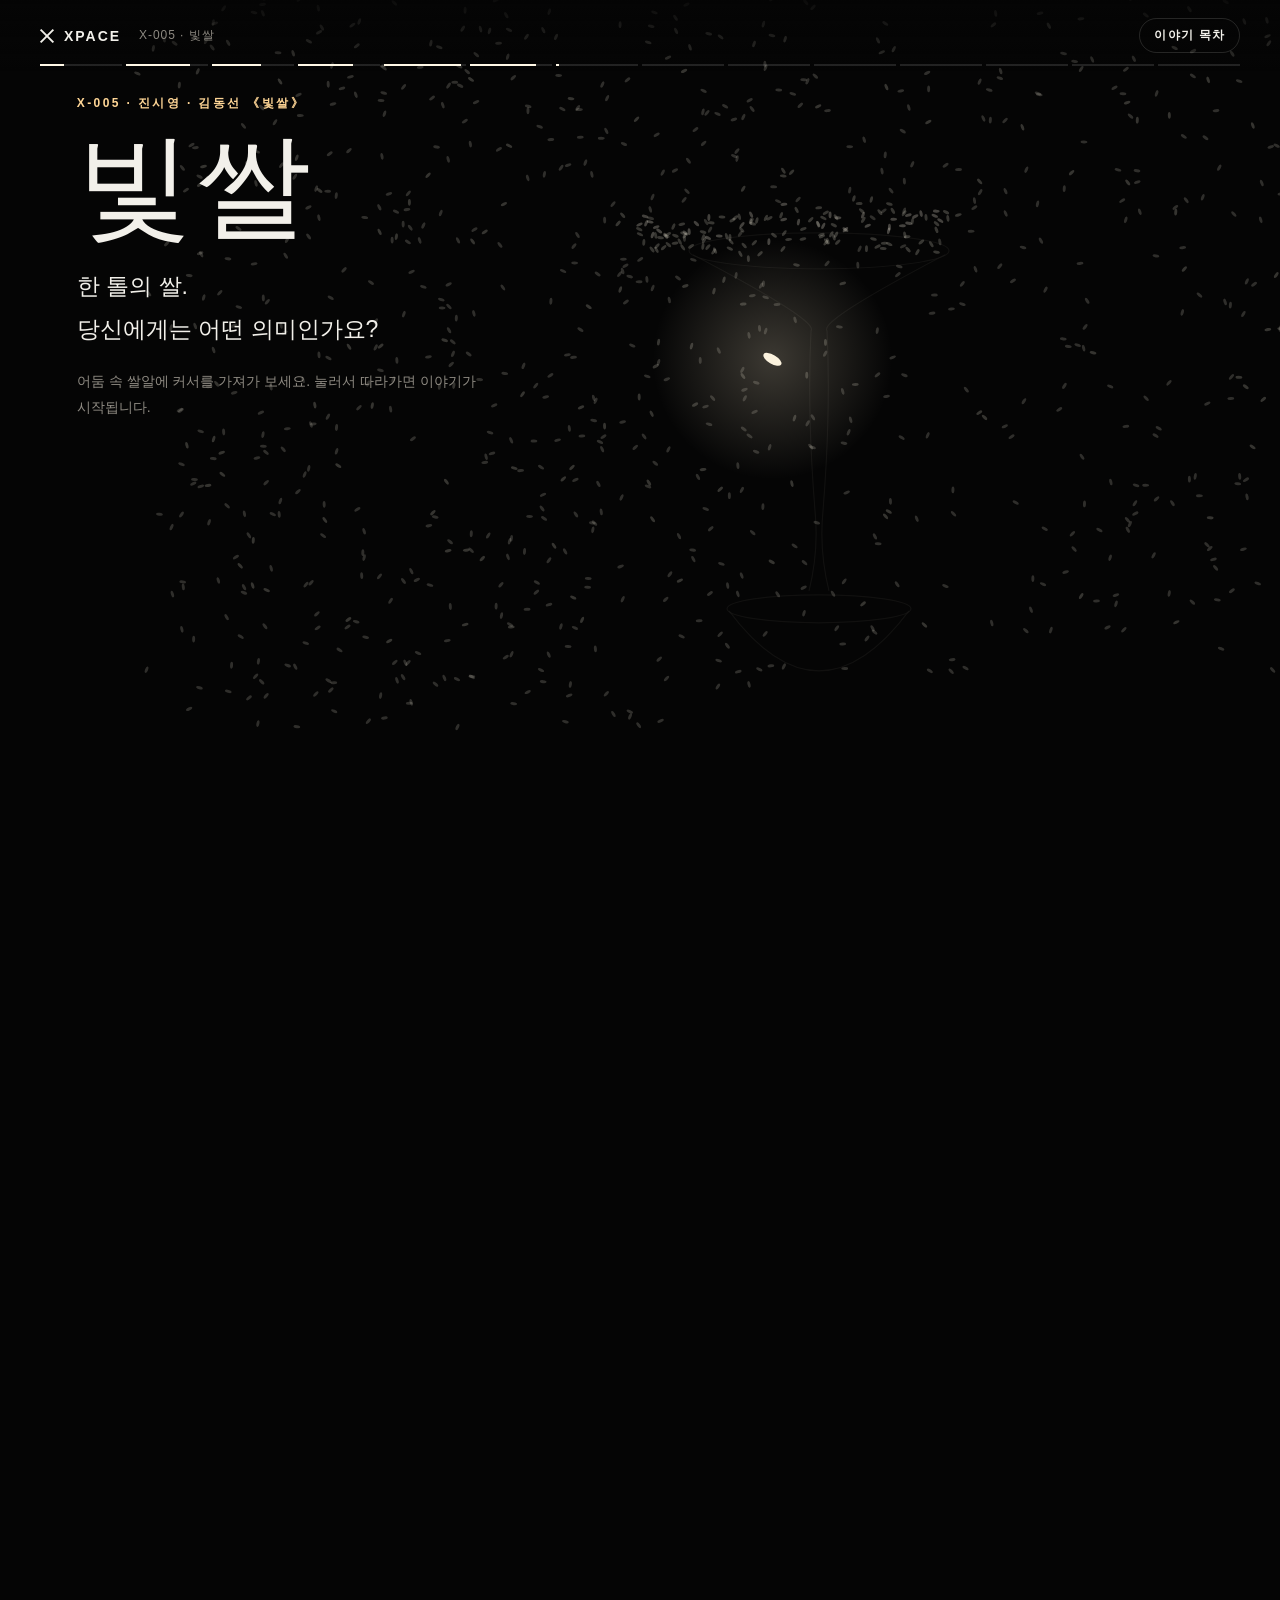
==== bitssal.html @ 742c7b08 "Add files via upload" ====
<!doctype html>
<html lang="ko">
<head>
  <meta charset="utf-8" />
  <meta name="viewport" content="width=device-width, initial-scale=1" />
  <title>X-005 · 빛쌀 — 80년의 기억 | XPACE</title>
  <meta name="description" content="한 톨의 쌀을 따라 1946년 대구10월사건과 1950년 경산 코발트광산 사건을 걷는 인터랙티브 전시. 진시영 · 김동선 《빛쌀》." />
  <link rel="stylesheet" href="https://cdn.jsdelivr.net/gh/orioncactus/pretendard@v1.3.9/dist/web/static/pretendard.min.css" />
  <link rel="stylesheet" href="css/bitssal.css?v=2" />
</head>
<body>
  <header class="bs-top">
    <a class="bs-logo" href="./"><span class="x"></span>XPACE</a>
    <span class="bs-title">X-005 · 빛쌀</span>
    <button class="bs-menu-btn" aria-expanded="false" aria-controls="bs-menu">이야기 목차</button>
  </header>
  <nav id="bs-menu" class="bs-menu" hidden aria-label="장면 목차"></nav>
  <div class="bs-progress" aria-hidden="true"></div>

  <canvas id="stage" aria-hidden="true"></canvas>
  <svg id="glass" class="glass" viewBox="0 0 300 520" aria-hidden="true">
    <ellipse cx="150" cy="40" rx="130" ry="18" />
    <path d="M24 44 Q150 110 142 120 Q138 200 146 300 Q150 340 140 380" />
    <path d="M276 44 Q150 110 158 120 Q162 200 154 300 Q150 340 160 380" />
    <path d="M60 400 Q150 520 240 400" />
    <ellipse cx="150" cy="398" rx="92" ry="14" />
  </svg>
  <div id="hud" aria-hidden="true">
    <div class="hud-clock"></div>
    <div class="hud-count"></div>
    <div class="hud-year"></div>
    <div class="hud-depth"></div>
    <div class="hud-tip"></div>
  </div>
  <div id="labels" aria-hidden="true"></div>

  <main id="story"></main>

  <div class="bs-loader"><span></span></div>
  <script type="module" src="js/bitssal.js?v=2"></script>
</body>
</html>
---- css/bitssal.css ----
:root { --bg: #050505; --fg: #f2f0ea; --muted: #8e8a82; --rice: #fff8e6; --red: #c8382f; --warm: #ffd696; --line: rgba(242,240,234,.14); --ease: cubic-bezier(.2,.7,.1,1); }
* { box-sizing: border-box; margin: 0; padding: 0; }
html { background: var(--bg); color: var(--fg); font-family: 'Pretendard', -apple-system, 'Apple SD Gothic Neo', sans-serif; -webkit-font-smoothing: antialiased; }
body { overflow-x: hidden; }
a { color: inherit; text-decoration: none; }
button { font: inherit; color: inherit; background: none; border: 0; cursor: pointer; }

#stage { position: fixed; inset: 0; width: 100%; height: 100%; z-index: 0; }
.glass { position: fixed; z-index: 1; left: 64%; top: 50%; width: min(30vw, 300px); transform: translate(-50%, -46%); fill: none; stroke: rgba(255,248,230,.55); stroke-width: 1.2; pointer-events: none; opacity: 0; transition: opacity .6s; }
#labels { position: fixed; inset: 0; z-index: 2; pointer-events: none; }
.lab { position: absolute; left: 0; top: 0; padding: 6px 12px; border-radius: 999px; font-size: 12px; font-weight: 600; letter-spacing: .02em; white-space: nowrap; background: rgba(5,5,5,.72); border: 1px solid var(--line); opacity: 0; transition: opacity .4s, border-color .2s; }
.lab.node { border-color: rgba(255,248,230,.45); }
.lab.node:hover, .lab.year:hover { border-color: var(--rice); background: rgba(5,5,5,.95); }
.lab.region { font-size: 13px; }
.lab.year { font-variant-numeric: tabular-nums; }

#story { position: relative; z-index: 3; pointer-events: none; }
.scene { position: relative; }
.card { position: absolute; left: clamp(16px, 6vw, 90px); width: min(34vw, 460px); transform: translateY(24px); opacity: 0; transition: opacity .7s var(--ease), transform .7s var(--ease); pointer-events: auto; }
.card.in { opacity: 1; transform: none; }
.card h1 { font-size: clamp(64px, 9vw, 132px); font-weight: 200; letter-spacing: .04em; line-height: 1; margin: 14px 0 22px; }
.card h2 { font-size: clamp(30px, 3.6vw, 48px); font-weight: 800; letter-spacing: -.02em; line-height: 1.2; margin: 10px 0 18px; word-break: keep-all; }
.card h2.big { font-size: clamp(40px, 5.5vw, 76px); }
.card p { font-size: clamp(16px, 1.25vw, 19px); line-height: 1.85; color: #dcd9d1; word-break: keep-all; margin-bottom: .8em; }
.card .lead { font-size: clamp(20px, 1.8vw, 26px); color: var(--fg); }
.card .kicker, .card .chap { font-size: 12px; font-weight: 700; letter-spacing: .2em; color: var(--warm); margin-bottom: 0; }
.card .chap { color: var(--red); }
.card .hint { font-size: 14px; color: var(--muted); }
.card .note { font-size: 13px; color: var(--muted); line-height: 1.6; }
.card .center { text-align: center; }
.card .legend { display: inline-flex; align-items: center; gap: 8px; padding: 6px 12px; border: 1px solid var(--line); border-radius: 999px; font-size: 13px; color: var(--muted); }
.card .legend i { width: 9px; height: 4px; border-radius: 50%; background: var(--rice); display: inline-block; }
.card .legend b { color: var(--rice); font-size: 16px; }
.card blockquote { font-size: clamp(20px, 1.8vw, 26px); line-height: 1.7; font-weight: 600; color: var(--rice); word-break: keep-all; margin-bottom: 12px; }
.card .big-quote { font-size: clamp(30px, 3.4vw, 48px); font-weight: 200; letter-spacing: .04em; color: var(--rice); }
.card .warn { color: var(--red); font-weight: 700; }

.rec { padding: 22px 24px; background: rgba(12,11,9,.88); border: 1px solid var(--line); border-left: 3px solid var(--rice); border-radius: 6px; backdrop-filter: blur(6px); }
.rec.red { border-left-color: var(--red); }
.rec h3 { font-size: 19px; margin-bottom: 10px; word-break: keep-all; }
.rec .rec-label { font-size: 11px; letter-spacing: .2em; color: var(--muted); font-weight: 700; margin-bottom: 4px; }
.rec p { font-size: 16px; }
.rec .src { font-size: 12px; color: var(--muted); margin: 10px 0 0; }
.rec .quiet { font-size: 14px; color: var(--muted); }
.reveal-rec .blur { filter: blur(6px); opacity: .6; transition: filter .9s, opacity .9s; user-select: none; }
.reveal-rec.open .blur { filter: none; opacity: 1; user-select: auto; }
.rv-btn, .fix-btn { margin-top: 6px; padding: 9px 16px; border-radius: 999px; border: 1px solid rgba(255,248,230,.5); font-size: 13px; font-weight: 700; }
.rv-btn:hover, .fix-btn:hover, .rv-btn:focus-visible, .fix-btn:focus-visible { background: var(--rice); color: #050505; }
.correct .wrong { text-decoration: none; transition: color .5s; }
.correct.fixed .wrong { text-decoration: line-through; text-decoration-color: var(--red); text-decoration-thickness: 2px; color: var(--muted); }
.fix-note { color: var(--red) !important; font-weight: 700; font-size: 15px !important; }
.choice { padding: 24px; background: rgba(0,0,0,.9); border: 1px solid rgba(200,56,47,.5); border-radius: 8px; }
.ch-btns { display: flex; flex-wrap: wrap; gap: 8px; margin-top: 8px; }
.ch-btns button { padding: 11px 16px; border-radius: 999px; border: 1px solid rgba(255,255,255,.3); font-size: 14px; }
.ch-btns button:hover, .ch-btns button:focus-visible { background: #fff; color: #000; }
.ch-sum { margin-top: 14px; padding-top: 14px; border-top: 1px solid var(--line); }
.mem { padding: 24px; background: rgba(12,11,9,.9); border: 1px solid rgba(255,248,230,.3); border-radius: 10px; }
.mem h3 { font-size: 20px; margin-bottom: 8px; }
.mem textarea { width: 100%; margin-top: 6px; resize: none; padding: 12px 14px; border-radius: 8px; border: 1px solid rgba(255,248,230,.35); background: #0b0a08; color: var(--fg); font: inherit; font-size: 16px; line-height: 1.6; }
.mem textarea:focus { outline: none; border-color: var(--rice); }
.mem-r { display: flex; align-items: center; gap: 10px; margin: 8px 0 6px; }
.mem-n { margin-right: auto; font-size: 12px; color: var(--muted); }
.mem button { padding: 10px 18px; border-radius: 999px; background: var(--rice); color: #050505; font-weight: 800; font-size: 14px; }
.video { width: min(46vw, 640px); }
.bs-video { position: relative; aspect-ratio: 16 / 9; background: #000; border: 1px solid var(--line); margin: 10px 0; }
.bs-video iframe { position: absolute; inset: 0; width: 100%; height: 100%; border: 0; }

#hud > div { position: fixed; z-index: 4; opacity: 0; transition: opacity .5s; pointer-events: none; }
#hud > div.on { opacity: 1; }
.hud-clock { right: clamp(16px, 4vw, 48px); top: 86px; text-align: right; font-variant-numeric: tabular-nums; }
.hud-clock small { display: block; font-size: 12px; letter-spacing: .2em; color: var(--muted); }
.hud-clock b { display: block; font-size: clamp(30px, 3.4vw, 46px); font-weight: 800; letter-spacing: -.02em; }
.hud-clock span { font-size: 15px; color: var(--warm); }
.hud-clock.red span, .hud-clock.red b { color: var(--red); }
.hud-count { right: clamp(16px, 4vw, 48px); top: 86px; text-align: right; }
.hud-count b { font-size: clamp(34px, 4vw, 56px); font-weight: 800; font-variant-numeric: tabular-nums; }
.hud-count small { display: block; font-size: 13px; color: var(--muted); }
.hud-year { left: 64%; top: 50%; transform: translate(-50%, -50%); }
.hud-year b { font-size: clamp(90px, 16vw, 220px); font-weight: 200; letter-spacing: -.02em; color: rgba(255,248,230,.9); font-variant-numeric: tabular-nums; }
.hud-depth { right: clamp(16px, 4vw, 48px); top: 86px; text-align: right; }
.hud-depth small { display: block; font-size: 12px; letter-spacing: .2em; color: var(--muted); }
.hud-depth b { font-size: 44px; font-weight: 200; }
.hud-tip { left: 0; top: 0; max-width: 270px; padding: 12px 14px; border-radius: 8px; background: rgba(12,11,9,.95); border: 1px solid rgba(255,248,230,.3); }
.hud-tip b { display: block; font-size: 14px; margin-bottom: 4px; }
.hud-tip span { font-size: 13px; line-height: 1.6; color: #cfccc4; }

.bs-top { position: fixed; z-index: 10; inset: 0 0 auto 0; display: flex; align-items: center; gap: 18px; padding: 18px clamp(16px, 4vw, 40px); background: linear-gradient(180deg, rgba(5,5,5,.85), rgba(5,5,5,0)); }
.bs-logo { display: inline-flex; align-items: center; gap: 10px; font-weight: 800; letter-spacing: .14em; font-size: 14px; }
.bs-logo .x { position: relative; width: 14px; height: 14px; }
.bs-logo .x::before, .bs-logo .x::after { content: ''; position: absolute; left: 50%; top: 50%; width: 18px; height: 2px; background: currentColor; }
.bs-logo .x::before { transform: translate(-50%, -50%) rotate(45deg); } .bs-logo .x::after { transform: translate(-50%, -50%) rotate(-45deg); }
.bs-title { font-size: 12px; color: var(--muted); letter-spacing: .08em; }
.bs-menu-btn { margin-left: auto; padding: 8px 14px; border: 1px solid var(--line); border-radius: 999px; font-size: 12px; font-weight: 700; letter-spacing: .1em; }
.bs-menu { position: fixed; z-index: 11; right: clamp(16px, 4vw, 40px); top: 60px; width: min(300px, 86vw); padding: 10px; background: rgba(8,8,7,.97); border: 1px solid var(--line); border-radius: 12px; }
.bs-menu ol { list-style: none; }
.bs-menu a { display: flex; gap: 12px; padding: 9px 10px; border-radius: 8px; font-size: 14px; color: #cfccc4; }
.bs-menu a span { color: var(--red); font-size: 12px; font-weight: 700; min-width: 22px; }
.bs-menu a:hover { background: rgba(255,255,255,.05); color: var(--fg); }
.bs-progress { position: fixed; z-index: 10; left: clamp(16px, 4vw, 40px); right: clamp(16px, 4vw, 40px); top: 58px; display: grid; grid-template-columns: repeat(14, 1fr); gap: 4px; }
.bs-progress button { height: 14px; display: flex; align-items: center; }
.bs-progress button::before { content: ''; position: absolute; }
.bs-progress i { display: block; height: 2px; width: 0; background: var(--rice); transition: width .2s; box-shadow: 0 0 0 0; }
.bs-progress button { position: relative; }
.bs-progress button::after { content: ''; position: absolute; left: 0; right: 0; top: 6px; height: 2px; background: rgba(255,255,255,.12); z-index: -1; }
.bs-progress button.on i { width: 100%; }
.bs-credits { position: relative; z-index: 3; min-height: 80vh; display: grid; place-items: center; padding: 120px clamp(16px, 4vw, 40px); background: linear-gradient(180deg, rgba(5,5,5,0), #050505 30%); }
.bs-credits div { max-width: 720px; }
.bs-credits h3 { font-size: 13px; letter-spacing: .2em; color: var(--muted); margin-bottom: 18px; }
.bs-credits p { font-size: 15px; line-height: 1.8; color: #bdb9b0; margin-bottom: 12px; word-break: keep-all; }
.bs-back { display: inline-block; margin-top: 18px; padding: 12px 20px; border: 1px solid var(--line); border-radius: 999px; font-size: 14px; }
.bs-back:hover { border-color: var(--rice); }
.bs-loader { position: fixed; inset: 0; z-index: 50; display: grid; place-items: center; background: #050505; transition: opacity .8s, visibility .8s; }
.bs-loader span { width: 10px; height: 4px; border-radius: 50%; background: var(--rice); box-shadow: 0 0 20px var(--rice); animation: pulse 1.2s infinite; }
.bs-loader.done { opacity: 0; visibility: hidden; }
@keyframes pulse { 50% { opacity: .3; } }

@media (max-width: 820px) {
  .card { left: 16px; right: 16px; width: auto; }
  .card:not(.rec):not(.choice):not(.mem) { padding: 18px; background: rgba(5,5,5,.78); border-radius: 10px; }
  .video { width: auto; }
  .glass { left: 50%; top: 42%; width: 60vw; }
  .hud-year { left: 50%; top: 42%; }
  .hud-clock, .hud-count, .hud-depth { top: 78px; }
  .bs-title { display: none; }
}

/* 체험 안내 / 버튼 */
.card .try { font-size: 15px; color: var(--rice); padding: 10px 14px; border: 1px dashed rgba(255,248,230,.35); border-radius: 8px; background: rgba(5,5,5,.6); }
.card .try b { color: var(--warm); }
.act-btn { display: inline-block; margin: 4px 10px 10px 0; padding: 12px 20px; border-radius: 999px; background: var(--rice); color: #050505; font-weight: 800; font-size: 15px; transition: transform .15s; }
.act-btn:active { transform: scale(.95); }
/* 사진 / 영상 카드 */
.ph, .vd { width: min(40vw, 560px); }
.ph-btn { display: block; width: 100%; cursor: zoom-in; border: 1px solid var(--line); background: #000; overflow: hidden; }
.ph-btn img { display: block; width: 100%; max-height: 62vh; object-fit: cover; transition: transform 1.2s var(--ease), filter .6s; filter: saturate(.85); }
.ph-btn:hover img { transform: scale(1.04); filter: none; }
figcaption { margin-top: 10px; font-size: 13px; line-height: 1.6; color: var(--muted); word-break: keep-all; }
.bs-video img { position: absolute; inset: 0; width: 100%; height: 100%; object-fit: cover; opacity: .7; }
.vplay { position: absolute; inset: 0; display: flex; flex-direction: column; align-items: center; justify-content: center; gap: 10px; font-size: 14px; font-weight: 700; letter-spacing: .04em; background: radial-gradient(circle, rgba(0,0,0,.2), rgba(0,0,0,.6)); }
.vplay span { display: grid; place-items: center; width: 64px; height: 64px; border-radius: 50%; border: 1px solid rgba(255,248,230,.7); font-size: 20px; padding-left: 4px; transition: background .2s, color .2s; }
.vplay:hover span { background: var(--rice); color: #050505; }
/* 캐러셀 */
.car { width: min(40vw, 560px); }
.car-view { position: relative; aspect-ratio: 4 / 5; max-height: 60vh; width: 100%; background: #000; border: 1px solid var(--line); overflow: hidden; touch-action: pan-y; }
.car-slide { position: absolute; inset: 0; opacity: 0; transition: opacity .7s var(--ease); cursor: zoom-in; }
.car-slide.on { opacity: 1; }
.car-slide img { width: 100%; height: 100%; object-fit: cover; pointer-events: none; user-select: none; -webkit-user-drag: none; }
.car-txt { position: relative; min-height: 64px; margin-top: 12px; }
.car-cap { position: absolute; inset: 0; opacity: 0; transition: opacity .5s; }
.car-cap.on { opacity: 1; position: relative; }
.car-cap b { display: block; font-size: 17px; margin-bottom: 4px; }
.car-cap span { font-size: 14px; color: #cfccc4; line-height: 1.6; }
.car-nav { display: flex; align-items: center; gap: 8px; margin: 6px 0 8px; }
.car-nav button { width: 38px; height: 38px; border-radius: 50%; border: 1px solid var(--line); }
.car-nav button:hover { border-color: var(--rice); }
.car-nav i { width: 22px; height: 2px; background: rgba(255,255,255,.2); cursor: pointer; }
.car-nav i.on { background: var(--rice); }
/* 아카이브 */
.arch { width: min(88vw, 980px); left: 50% !important; transform: translate(-50%, 24px); padding: 28px; background: rgba(8,8,7,.92); border: 1px solid var(--line); border-radius: 12px; }
.arch.in { transform: translate(-50%, 0); }
.arch h3 { font-size: 13px; letter-spacing: .2em; color: var(--muted); margin: 22px 0 10px; }
.arch-doc .bs-video { margin-top: 14px; }
.arch-grid { display: grid; grid-template-columns: repeat(3, 1fr); gap: 8px; }
.arch-grid.ph6 { grid-template-columns: repeat(5, 1fr); }
.arch-v, .arch-p { position: relative; aspect-ratio: 16 / 10; background: #111; border: 1px solid var(--line); overflow: hidden; }
.arch-p { aspect-ratio: 1; cursor: zoom-in; }
.arch-v img, .arch-p img { position: absolute; inset: 0; width: 100%; height: 100%; object-fit: cover; opacity: .75; transition: opacity .3s, transform .6s; }
.arch-v:hover img, .arch-p:hover img { opacity: 1; transform: scale(1.05); }
.arch-v span { position: absolute; left: 10px; bottom: 8px; font-size: 13px; font-weight: 700; text-shadow: 0 1px 6px #000; }
/* 라이트박스 */
.lb { position: fixed; inset: 0; z-index: 60; display: grid; place-items: center; padding: 50px 16px 24px; background: rgba(0,0,0,.94); }
.lb[hidden] { display: none; }
.lb-in { max-width: min(1200px, 100%); text-align: center; }
.lb-in img { max-width: 100%; max-height: 82vh; object-fit: contain; }
.lb-in p { margin-top: 10px; font-size: 13px; color: var(--muted); }
.lb-vid { position: relative; width: min(1100px, 92vw); aspect-ratio: 16 / 9; }
.lb-vid iframe { position: absolute; inset: 0; width: 100%; height: 100%; border: 0; }
.lb-x { position: absolute; top: 14px; right: 18px; width: 44px; height: 44px; font-size: 30px; border-radius: 50%; border: 1px solid var(--line); }
body.lb-open { overflow: hidden; }
body[data-scene="mine"] { cursor: none; }
body[data-scene="mine"] .card, body[data-scene="mine"] .bs-top { cursor: auto; }
body[data-scene="light"] { cursor: crosshair; }
@media (max-width: 820px) {
  .ph, .vd, .car { width: auto; }
  .arch { width: auto; left: 16px !important; right: 16px; transform: translateY(24px); padding: 18px; }
  .arch.in { transform: none; }
  .arch-grid { grid-template-columns: repeat(2, 1fr); }
  .arch-grid.ph6 { grid-template-columns: repeat(3, 1fr); }
  .card.ph, .card.vd, .card.car { padding: 12px !important; }
}
@media (prefers-reduced-motion: reduce) { .card { transition: none; transform: none; } }
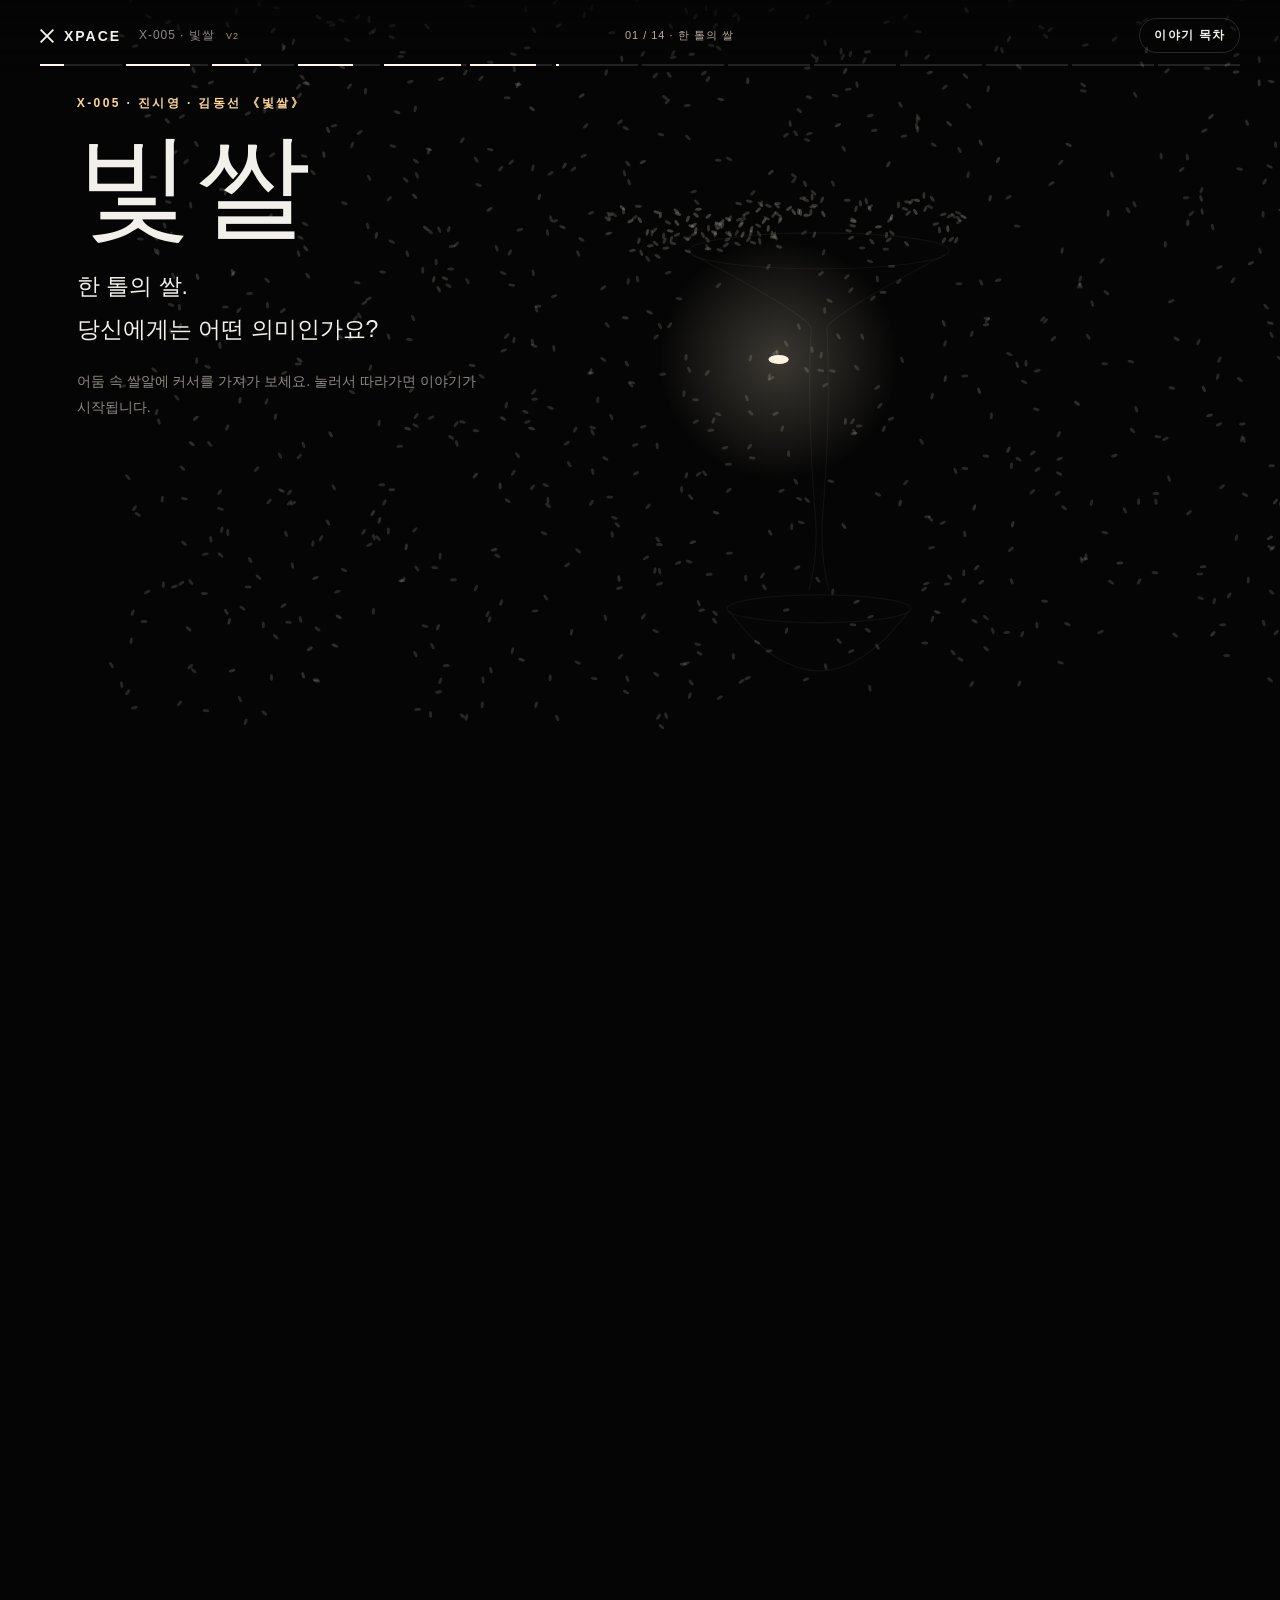
==== commit 9d90eff1: "Add files via upload" ====
--- a/bitssal.html
+++ b/bitssal.html
@@ -6,12 +6,13 @@
   <title>X-005 · 빛쌀 — 80년의 기억 | XPACE</title>
   <meta name="description" content="한 톨의 쌀을 따라 1946년 대구10월사건과 1950년 경산 코발트광산 사건을 걷는 인터랙티브 전시. 진시영 · 김동선 《빛쌀》." />
   <link rel="stylesheet" href="https://cdn.jsdelivr.net/gh/orioncactus/pretendard@v1.3.9/dist/web/static/pretendard.min.css" />
-  <link rel="stylesheet" href="css/bitssal.css?v=2" />
+  <link rel="stylesheet" href="css/bitssal.css?v=3" />
 </head>
 <body>
   <header class="bs-top">
     <a class="bs-logo" href="./"><span class="x"></span>XPACE</a>
-    <span class="bs-title">X-005 · 빛쌀</span>
+    <span class="bs-title">X-005 · 빛쌀 <small>V2</small></span>
+    <span id="bs-scene-status" class="bs-scene-status" aria-live="off">01 / 14 · 한 톨의 쌀</span>
     <button class="bs-menu-btn" aria-expanded="false" aria-controls="bs-menu">이야기 목차</button>
   </header>
   <nav id="bs-menu" class="bs-menu" hidden aria-label="장면 목차"></nav>
@@ -37,6 +38,6 @@
   <main id="story"></main>
 
   <div class="bs-loader"><span></span></div>
-  <script type="module" src="js/bitssal.js?v=2"></script>
+  <script type="module" src="js/bitssal.js?v=3"></script>
 </body>
 </html>
--- a/css/bitssal.css
+++ b/css/bitssal.css
@@ -189,3 +189,19 @@
   .card.ph, .card.vd, .card.car { padding: 12px !important; }
 }
 @media (prefers-reduced-motion: reduce) { .card { transition: none; transform: none; } }
+
+/* X-005 《빛쌀》 V2 — records as optional layers, restrained museum pacing */
+.bs-scene-status { font-size: 11px; letter-spacing: .09em; color: #b7ae9c; white-space: nowrap; margin-left: auto; margin-right: 20px; }
+.bs-title small { color: #bb9b64; letter-spacing: .12em; font-size: 9px; margin-left: 7px; }
+.record-detail { border-top: 1px solid rgba(255,248,230,.16); margin-top: 12px; }
+.record-detail summary { cursor: pointer; display:flex; align-items:center; justify-content:space-between; list-style:none; min-height:44px; padding: 8px 0; color: #e3c99c; font-size: 13px; letter-spacing:.025em; }
+.record-detail summary::-webkit-details-marker { display: none; }
+.record-detail summary:focus-visible { outline: 2px solid #e3c99c; outline-offset: 3px; }
+.record-detail[open] summary span { transform: rotate(45deg); }
+.record-detail summary span { transition: transform .25s ease; font-size: 19px; }
+.record-body { padding: 4px 0 10px; animation: record-enter .3s ease both; }
+.record-body p { line-height: 1.85; }
+.quiet-pause { color: #ede0c2; font-size: clamp(18px, 2vw, 26px); line-height: 2; letter-spacing: .015em; border-left: 1px solid #b68f57; padding: 22px 0 22px 26px; }
+@keyframes record-enter { from {opacity:0;transform:translateY(5px)} to {opacity:1;transform:none} }
+@media (max-width: 820px) { .bs-scene-status {font-size:10px;margin-left:0;margin-right:12px;max-width:38vw;overflow:hidden;text-overflow:ellipsis;} .quiet-pause{font-size:18px} }
+@media (prefers-reduced-motion: reduce) { .record-body {animation:none;} .record-detail summary span {transition:none;} }
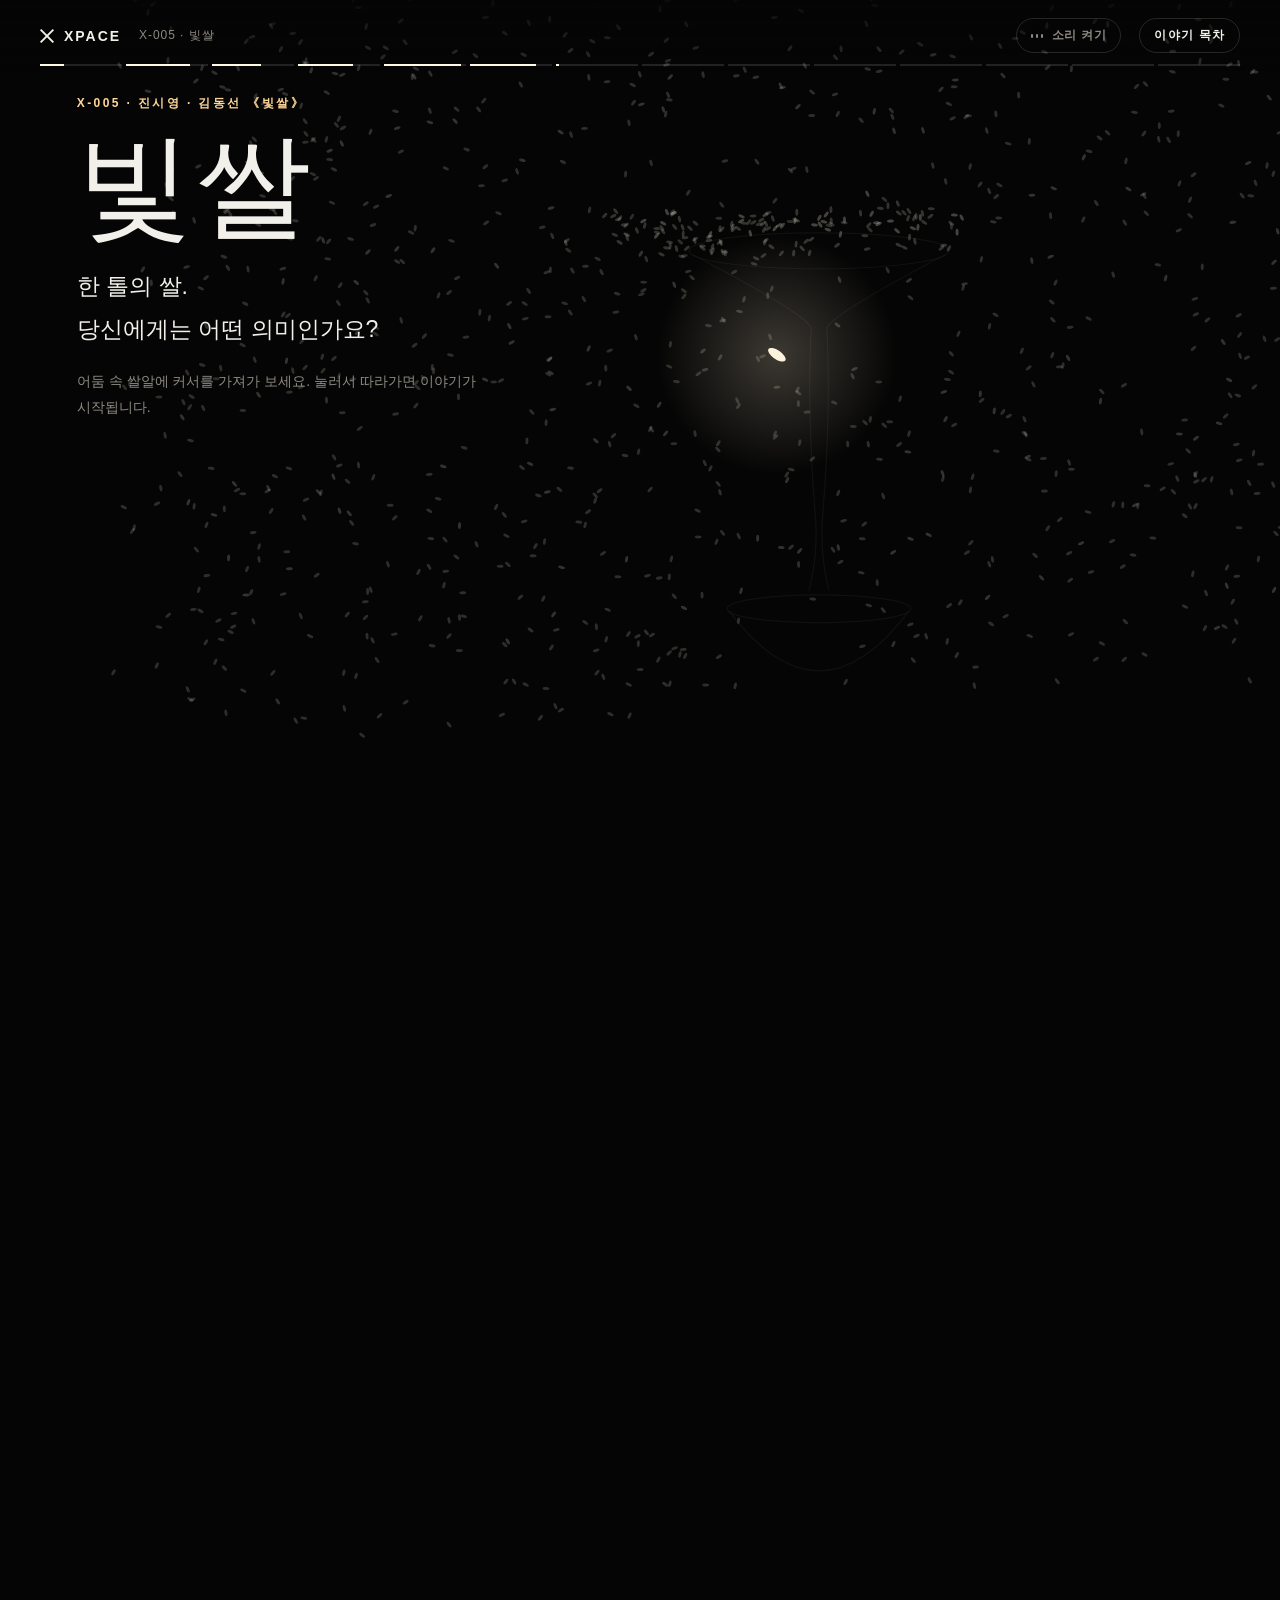
==== commit db2cb8b3: "Add files via upload" ====
--- a/bitssal.html
+++ b/bitssal.html
@@ -11,8 +11,8 @@
 <body>
   <header class="bs-top">
     <a class="bs-logo" href="./"><span class="x"></span>XPACE</a>
-    <span class="bs-title">X-005 · 빛쌀 <small>V2</small></span>
-    <span id="bs-scene-status" class="bs-scene-status" aria-live="off">01 / 14 · 한 톨의 쌀</span>
+    <span class="bs-title">X-005 · 빛쌀</span>
+    <button class="bs-snd" aria-pressed="false" title="배경 사운드"><i></i><i></i><i></i><span>소리 켜기</span></button>
     <button class="bs-menu-btn" aria-expanded="false" aria-controls="bs-menu">이야기 목차</button>
   </header>
   <nav id="bs-menu" class="bs-menu" hidden aria-label="장면 목차"></nav>
--- a/css/bitssal.css
+++ b/css/bitssal.css
@@ -90,7 +90,14 @@
 .bs-logo .x::before, .bs-logo .x::after { content: ''; position: absolute; left: 50%; top: 50%; width: 18px; height: 2px; background: currentColor; }
 .bs-logo .x::before { transform: translate(-50%, -50%) rotate(45deg); } .bs-logo .x::after { transform: translate(-50%, -50%) rotate(-45deg); }
 .bs-title { font-size: 12px; color: var(--muted); letter-spacing: .08em; }
-.bs-menu-btn { margin-left: auto; padding: 8px 14px; border: 1px solid var(--line); border-radius: 999px; font-size: 12px; font-weight: 700; letter-spacing: .1em; }
+.bs-snd { margin-left: auto; display: inline-flex; align-items: center; gap: 3px; padding: 8px 14px; border: 1px solid var(--line); border-radius: 999px; font-size: 12px; font-weight: 700; letter-spacing: .06em; color: var(--muted); }
+.bs-snd span { margin-left: 6px; }
+.bs-snd i { width: 2px; height: 4px; background: currentColor; border-radius: 1px; }
+.bs-snd.on { color: var(--rice); border-color: rgba(255,248,230,.45); }
+.bs-snd.on i { animation: eq 1.1s ease-in-out infinite; }
+.bs-snd.on i:nth-child(2) { animation-delay: .25s; } .bs-snd.on i:nth-child(3) { animation-delay: .5s; }
+@keyframes eq { 50% { height: 12px; } }
+.bs-menu-btn { padding: 8px 14px; border: 1px solid var(--line); border-radius: 999px; font-size: 12px; font-weight: 700; letter-spacing: .1em; }
 .bs-menu { position: fixed; z-index: 11; right: clamp(16px, 4vw, 40px); top: 60px; width: min(300px, 86vw); padding: 10px; background: rgba(8,8,7,.97); border: 1px solid var(--line); border-radius: 12px; }
 .bs-menu ol { list-style: none; }
 .bs-menu a { display: flex; gap: 12px; padding: 9px 10px; border-radius: 8px; font-size: 14px; color: #cfccc4; }
@@ -189,19 +196,3 @@
   .card.ph, .card.vd, .card.car { padding: 12px !important; }
 }
 @media (prefers-reduced-motion: reduce) { .card { transition: none; transform: none; } }
-
-/* X-005 《빛쌀》 V2 — records as optional layers, restrained museum pacing */
-.bs-scene-status { font-size: 11px; letter-spacing: .09em; color: #b7ae9c; white-space: nowrap; margin-left: auto; margin-right: 20px; }
-.bs-title small { color: #bb9b64; letter-spacing: .12em; font-size: 9px; margin-left: 7px; }
-.record-detail { border-top: 1px solid rgba(255,248,230,.16); margin-top: 12px; }
-.record-detail summary { cursor: pointer; display:flex; align-items:center; justify-content:space-between; list-style:none; min-height:44px; padding: 8px 0; color: #e3c99c; font-size: 13px; letter-spacing:.025em; }
-.record-detail summary::-webkit-details-marker { display: none; }
-.record-detail summary:focus-visible { outline: 2px solid #e3c99c; outline-offset: 3px; }
-.record-detail[open] summary span { transform: rotate(45deg); }
-.record-detail summary span { transition: transform .25s ease; font-size: 19px; }
-.record-body { padding: 4px 0 10px; animation: record-enter .3s ease both; }
-.record-body p { line-height: 1.85; }
-.quiet-pause { color: #ede0c2; font-size: clamp(18px, 2vw, 26px); line-height: 2; letter-spacing: .015em; border-left: 1px solid #b68f57; padding: 22px 0 22px 26px; }
-@keyframes record-enter { from {opacity:0;transform:translateY(5px)} to {opacity:1;transform:none} }
-@media (max-width: 820px) { .bs-scene-status {font-size:10px;margin-left:0;margin-right:12px;max-width:38vw;overflow:hidden;text-overflow:ellipsis;} .quiet-pause{font-size:18px} }
-@media (prefers-reduced-motion: reduce) { .record-body {animation:none;} .record-detail summary span {transition:none;} }
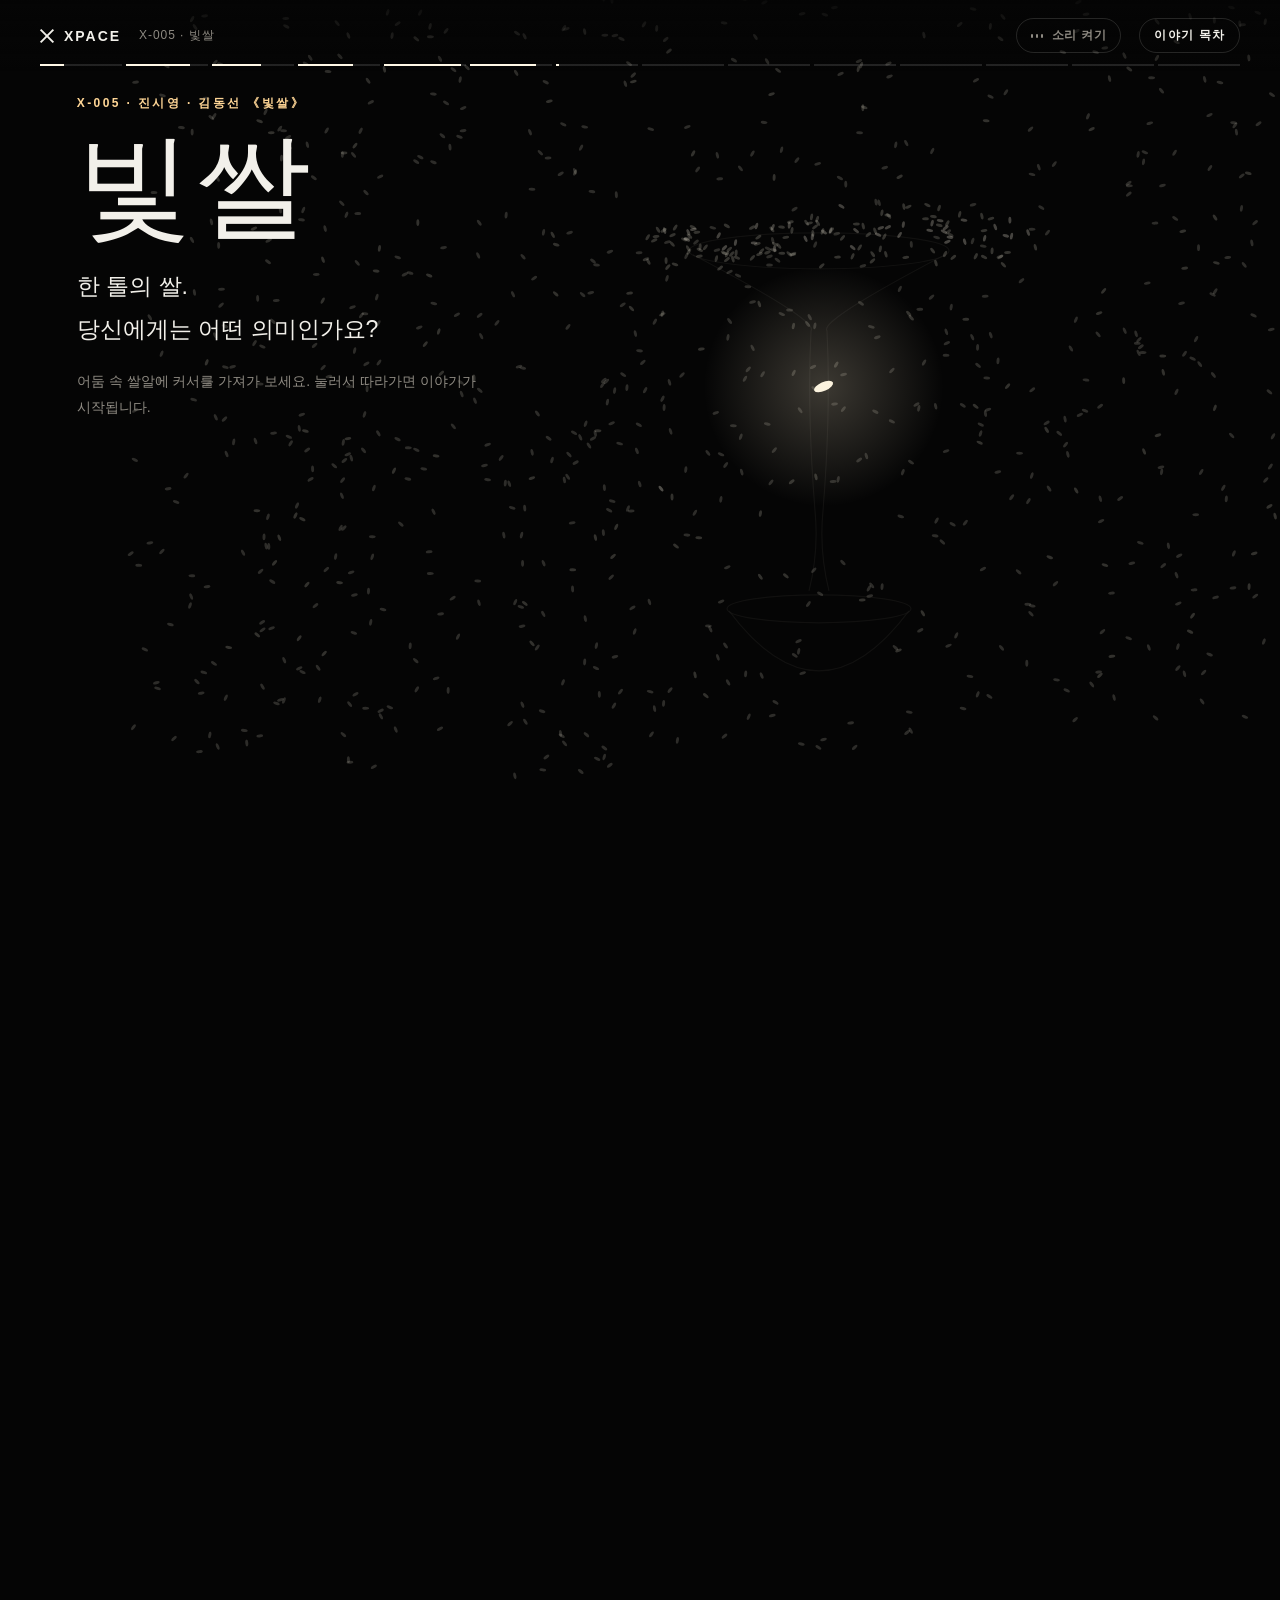
==== commit f6695eb9: "Add files via upload" ====
--- a/bitssal.html
+++ b/bitssal.html
@@ -38,6 +38,6 @@
   <main id="story"></main>
 
   <div class="bs-loader"><span></span></div>
-  <script type="module" src="js/bitssal.js?v=3"></script>
+  <script type="module" src="js/bitssal.js?v=4"></script>
 </body>
 </html>
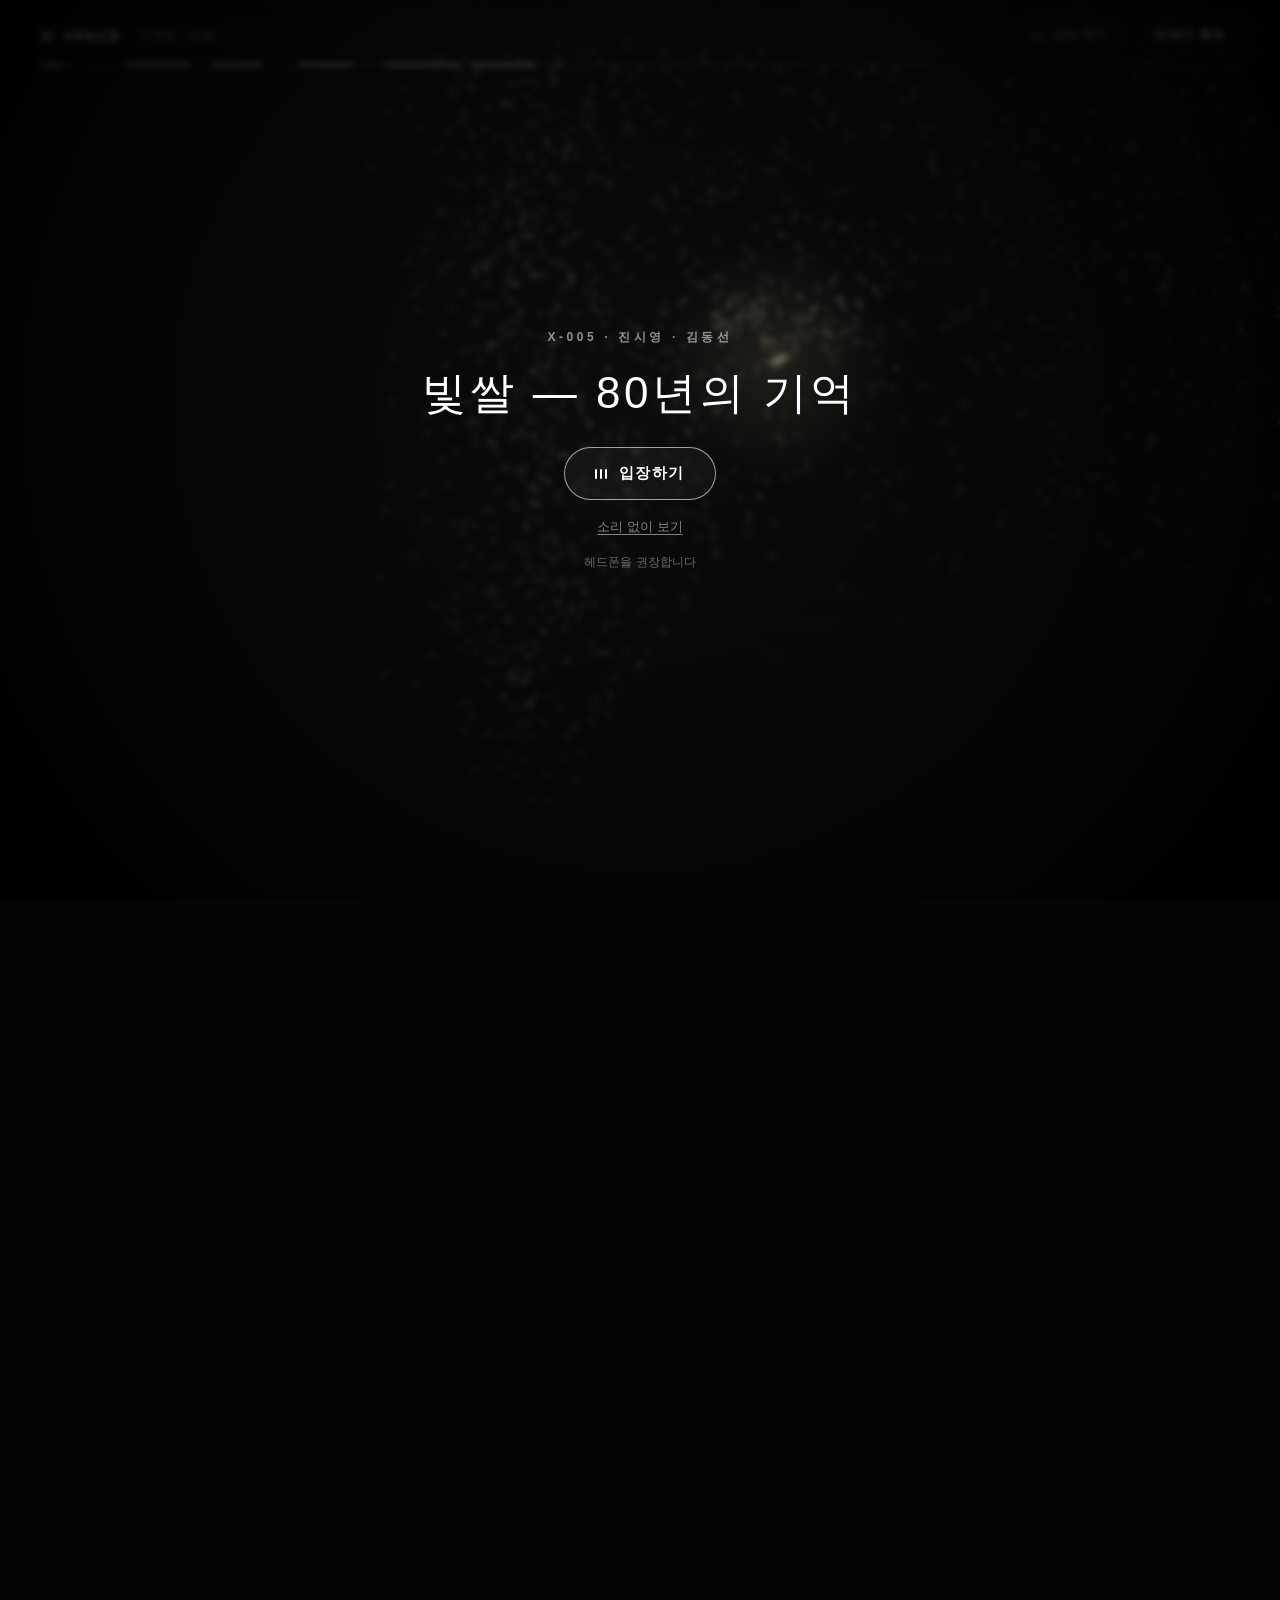
==== commit 9ca489a8: "Add files via upload" ====
--- a/bitssal.html
+++ b/bitssal.html
@@ -6,7 +6,7 @@
   <title>X-005 · 빛쌀 — 80년의 기억 | XPACE</title>
   <meta name="description" content="한 톨의 쌀을 따라 1946년 대구10월사건과 1950년 경산 코발트광산 사건을 걷는 인터랙티브 전시. 진시영 · 김동선 《빛쌀》." />
   <link rel="stylesheet" href="https://cdn.jsdelivr.net/gh/orioncactus/pretendard@v1.3.9/dist/web/static/pretendard.min.css" />
-  <link rel="stylesheet" href="css/bitssal.css?v=3" />
+  <link rel="stylesheet" href="css/bitssal.css?v=4" />
 </head>
 <body>
   <header class="bs-top">
@@ -38,6 +38,6 @@
   <main id="story"></main>
 
   <div class="bs-loader"><span></span></div>
-  <script type="module" src="js/bitssal.js?v=4"></script>
+  <script type="module" src="js/bitssal.js?v=5"></script>
 </body>
 </html>
--- a/css/bitssal.css
+++ b/css/bitssal.css
@@ -196,3 +196,18 @@
   .card.ph, .card.vd, .card.car { padding: 12px !important; }
 }
 @media (prefers-reduced-motion: reduce) { .card { transition: none; transform: none; } }
+
+/* 소리와 함께 입장 */
+.snd-gate { position: fixed; inset: 0; z-index: 70; display: grid; place-items: center; background: radial-gradient(circle at 50% 45%, rgba(20,18,14,.55), rgba(0,0,0,.88)); backdrop-filter: blur(3px); transition: opacity .9s, visibility .9s; text-align: center; padding: 24px; cursor: pointer; }
+.snd-gate.out { opacity: 0; visibility: hidden; }
+.snd-gate .g-in { display: grid; justify-items: center; gap: 18px; }
+.snd-gate .g-k { font-size: 12px; letter-spacing: .3em; color: rgba(255,255,255,.55); font-weight: 700; }
+.snd-gate .g-t { font-size: clamp(28px, 4vw, 44px); font-weight: 200; letter-spacing: .08em; color: #fff; }
+.snd-gate .g-b { margin-top: 6px; display: inline-flex; align-items: center; gap: 12px; padding: 16px 30px; border-radius: 999px; border: 1px solid rgba(255,255,255,.6); font-size: 15px; font-weight: 700; letter-spacing: .1em; color: #fff; background: rgba(255,255,255,.04); transition: background .25s, color .25s; }
+.snd-gate .g-b:hover, .snd-gate .g-b:focus-visible { background: #fff; color: #000; }
+.snd-gate .g-b i { display: inline-flex; gap: 3px; align-items: center; }
+.snd-gate .g-b i b { width: 2px; height: 10px; background: currentColor; border-radius: 1px; animation: g-eq 1.1s ease-in-out infinite; }
+.snd-gate .g-b i b:nth-child(2) { animation-delay: .25s; } .snd-gate .g-b i b:nth-child(3) { animation-delay: .5s; }
+.snd-gate .g-s { font-size: 13px; color: rgba(255,255,255,.5); text-decoration: underline; text-underline-offset: 3px; background: none; border: 0; cursor: pointer; }
+.snd-gate .g-n { font-size: 12px; color: rgba(255,255,255,.4); }
+@keyframes g-eq { 50% { height: 3px; } }
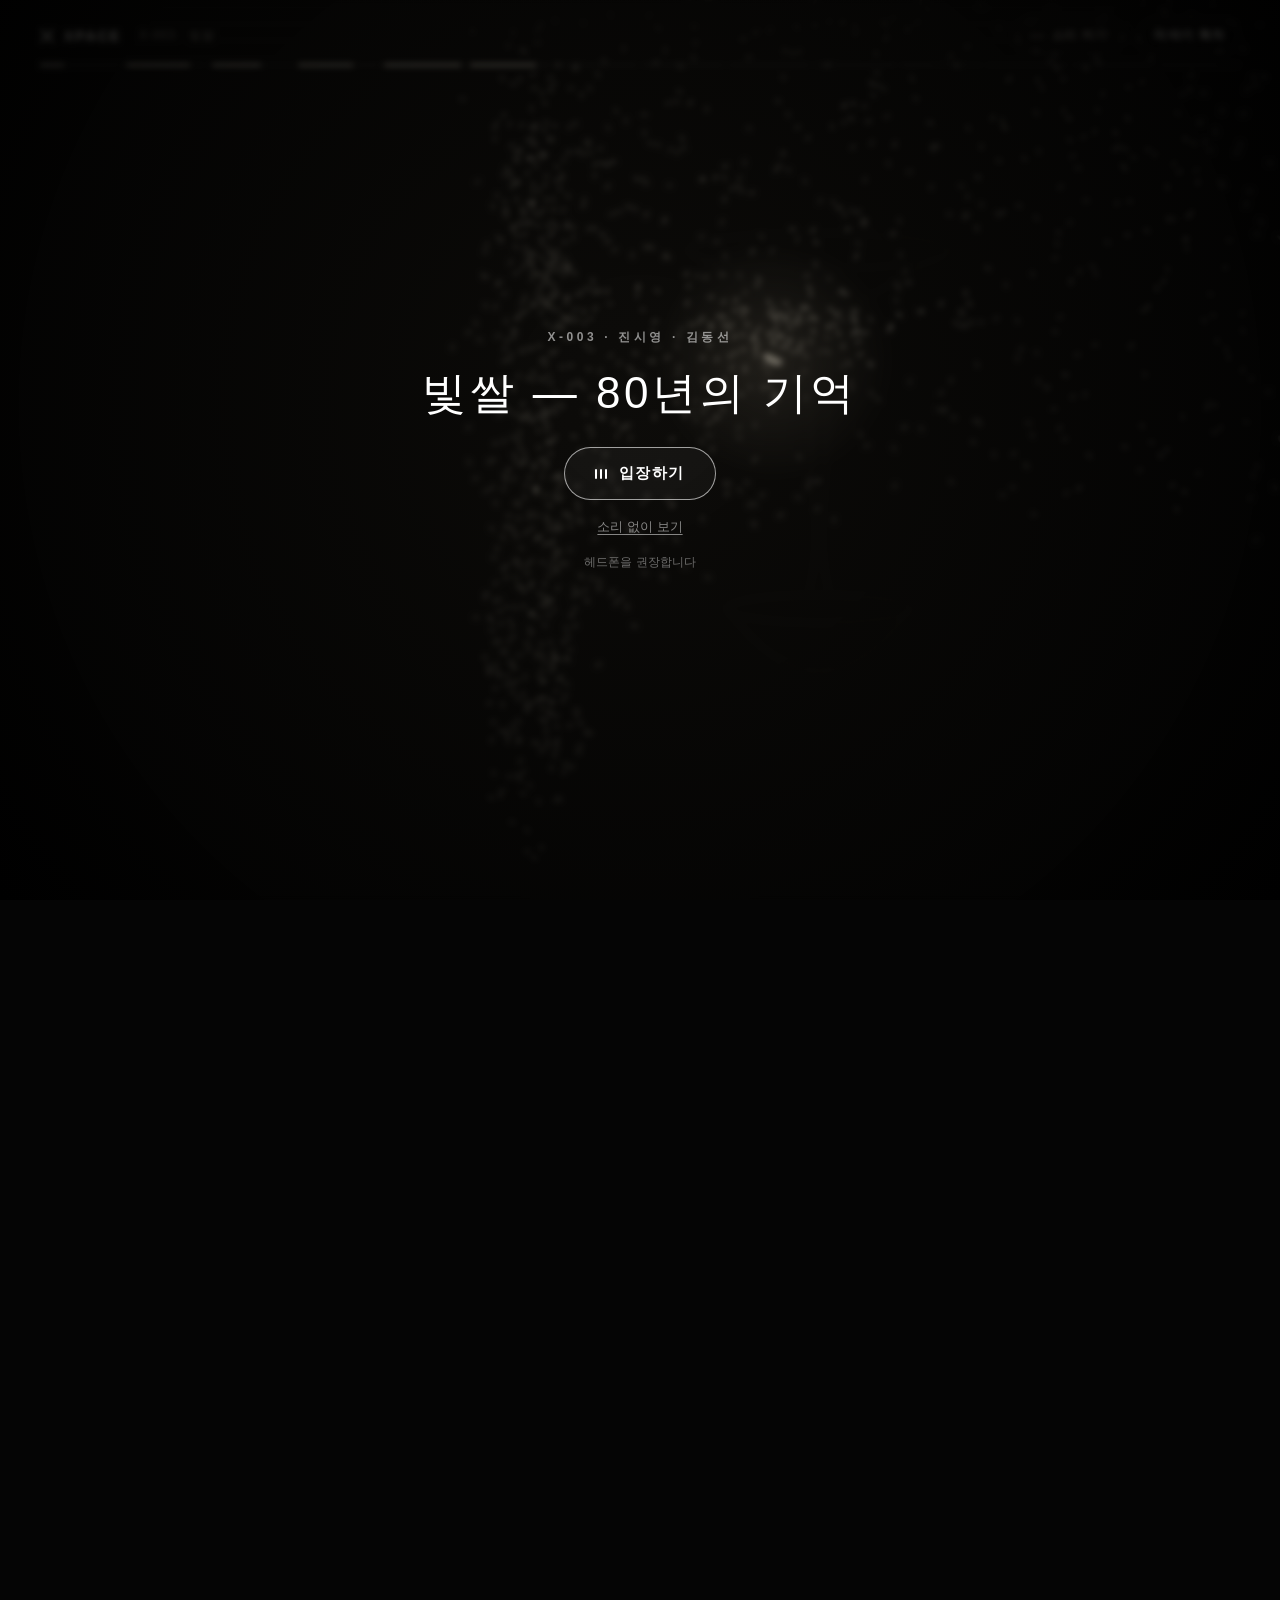
==== commit f412b6fb: "Add files via upload" ====
--- a/bitssal.html
+++ b/bitssal.html
@@ -3,7 +3,7 @@
 <head>
   <meta charset="utf-8" />
   <meta name="viewport" content="width=device-width, initial-scale=1" />
-  <title>X-005 · 빛쌀 — 80년의 기억 | XPACE</title>
+  <title>X-003 · 빛쌀 — 80년의 기억 | XPACE</title>
   <meta name="description" content="한 톨의 쌀을 따라 1946년 대구10월사건과 1950년 경산 코발트광산 사건을 걷는 인터랙티브 전시. 진시영 · 김동선 《빛쌀》." />
   <link rel="stylesheet" href="https://cdn.jsdelivr.net/gh/orioncactus/pretendard@v1.3.9/dist/web/static/pretendard.min.css" />
   <link rel="stylesheet" href="css/bitssal.css?v=4" />
@@ -11,7 +11,7 @@
 <body>
   <header class="bs-top">
     <a class="bs-logo" href="./"><span class="x"></span>XPACE</a>
-    <span class="bs-title">X-005 · 빛쌀</span>
+    <span class="bs-title">X-003 · 빛쌀</span>
     <button class="bs-snd" aria-pressed="false" title="배경 사운드"><i></i><i></i><i></i><span>소리 켜기</span></button>
     <button class="bs-menu-btn" aria-expanded="false" aria-controls="bs-menu">이야기 목차</button>
   </header>
@@ -38,6 +38,6 @@
   <main id="story"></main>
 
   <div class="bs-loader"><span></span></div>
-  <script type="module" src="js/bitssal.js?v=5"></script>
+  <script type="module" src="js/bitssal.js?v=6"></script>
 </body>
 </html>
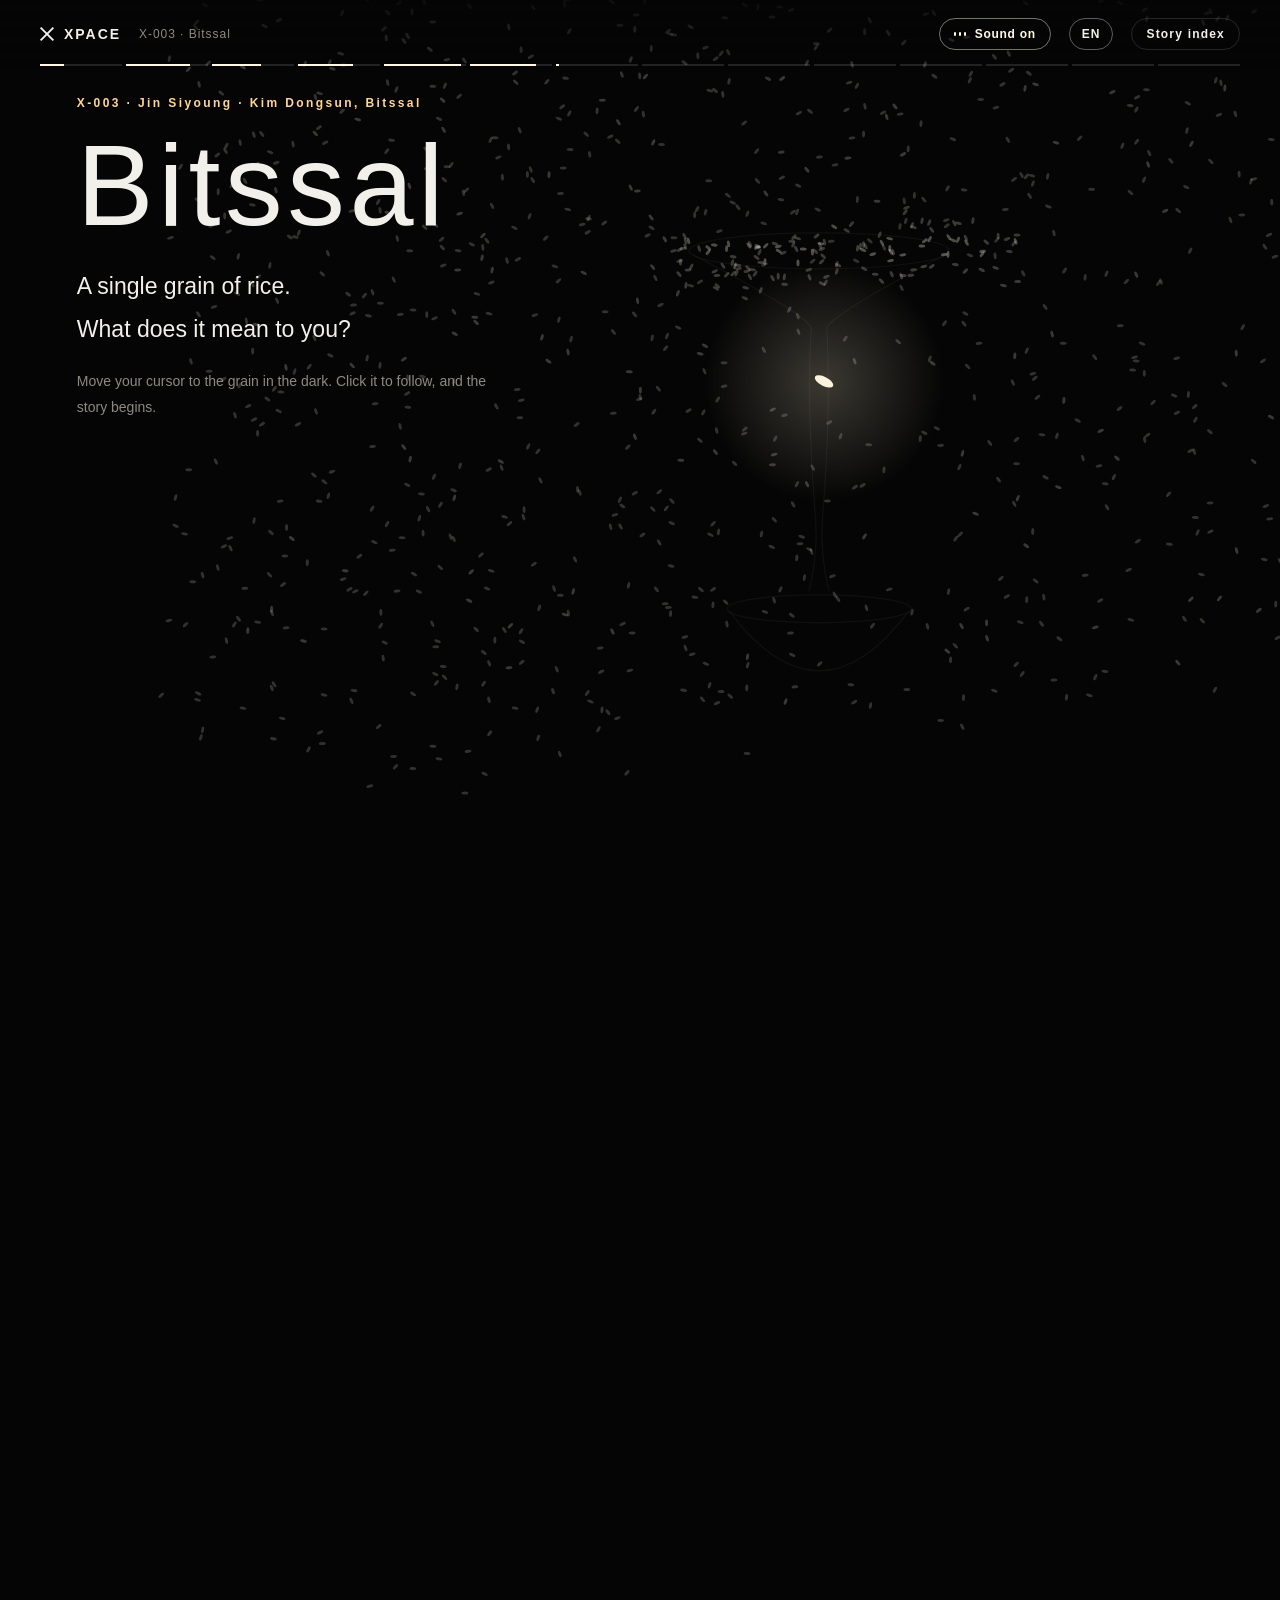
==== commit f4a75ef4: "Add files via upload" ====
--- a/bitssal.html
+++ b/bitssal.html
@@ -6,7 +6,7 @@
   <title>X-003 · 빛쌀 — 80년의 기억 | XPACE</title>
   <meta name="description" content="한 톨의 쌀을 따라 1946년 대구10월사건과 1950년 경산 코발트광산 사건을 걷는 인터랙티브 전시. 진시영 · 김동선 《빛쌀》." />
   <link rel="stylesheet" href="https://cdn.jsdelivr.net/gh/orioncactus/pretendard@v1.3.9/dist/web/static/pretendard.min.css" />
-  <link rel="stylesheet" href="css/bitssal.css?v=4" />
+  <link rel="stylesheet" href="css/bitssal.css?v=5" />
 </head>
 <body>
   <header class="bs-top">
@@ -38,6 +38,6 @@
   <main id="story"></main>
 
   <div class="bs-loader"><span></span></div>
-  <script type="module" src="js/bitssal.js?v=6"></script>
+  <script type="module" src="js/bitssal.js?v=7"></script>
 </body>
 </html>
--- a/css/bitssal.css
+++ b/css/bitssal.css
@@ -211,3 +211,17 @@
 .snd-gate .g-s { font-size: 13px; color: rgba(255,255,255,.5); text-decoration: underline; text-underline-offset: 3px; background: none; border: 0; cursor: pointer; }
 .snd-gate .g-n { font-size: 12px; color: rgba(255,255,255,.4); }
 @keyframes g-eq { 50% { height: 3px; } }
+
+/* 언어 선택 */
+.lang-sw { position: relative; }
+.lang-sw .lang-btn { font-size: 12px; font-weight: 700; letter-spacing: .08em; padding: 8px 12px; border: 1px solid rgba(255,255,255,.35); border-radius: 999px; min-width: 44px; color: inherit; background: none; cursor: pointer; }
+.lang-sw .lang-btn:hover, .lang-sw .lang-btn[aria-expanded="true"] { background: #fff; color: #000; }
+.lang-sw .lang-list { position: absolute; right: 0; top: calc(100% + 6px); z-index: 60; list-style: none; margin: 0; padding: 6px; min-width: 130px; background: rgba(8,9,14,.97); border: 1px solid rgba(255,255,255,.14); border-radius: 10px; }
+.lang-sw .lang-list[hidden] { display: none; }
+.lang-sw .lang-list button { display: block; width: 100%; text-align: left; padding: 8px 10px; border-radius: 6px; font-size: 13px; color: rgba(255,255,255,.8); background: none; border: 0; cursor: pointer; }
+.lang-sw .lang-list button:hover { background: rgba(255,255,255,.08); color: #fff; }
+.lang-sw .lang-list button.on { color: #fff; font-weight: 700; }
+.lang-sw .lang-list button.on::after { content: ' ✓'; }
+html[data-lang="zh"] body { font-family: 'Noto Sans SC', 'PingFang SC', 'Microsoft YaHei', sans-serif; }
+html[data-lang="ja"] body { font-family: 'Noto Sans JP', 'Hiragino Sans', 'Yu Gothic', sans-serif; }
+html[data-lang="en"] .card p, html[data-lang="en"] p { word-break: normal; }
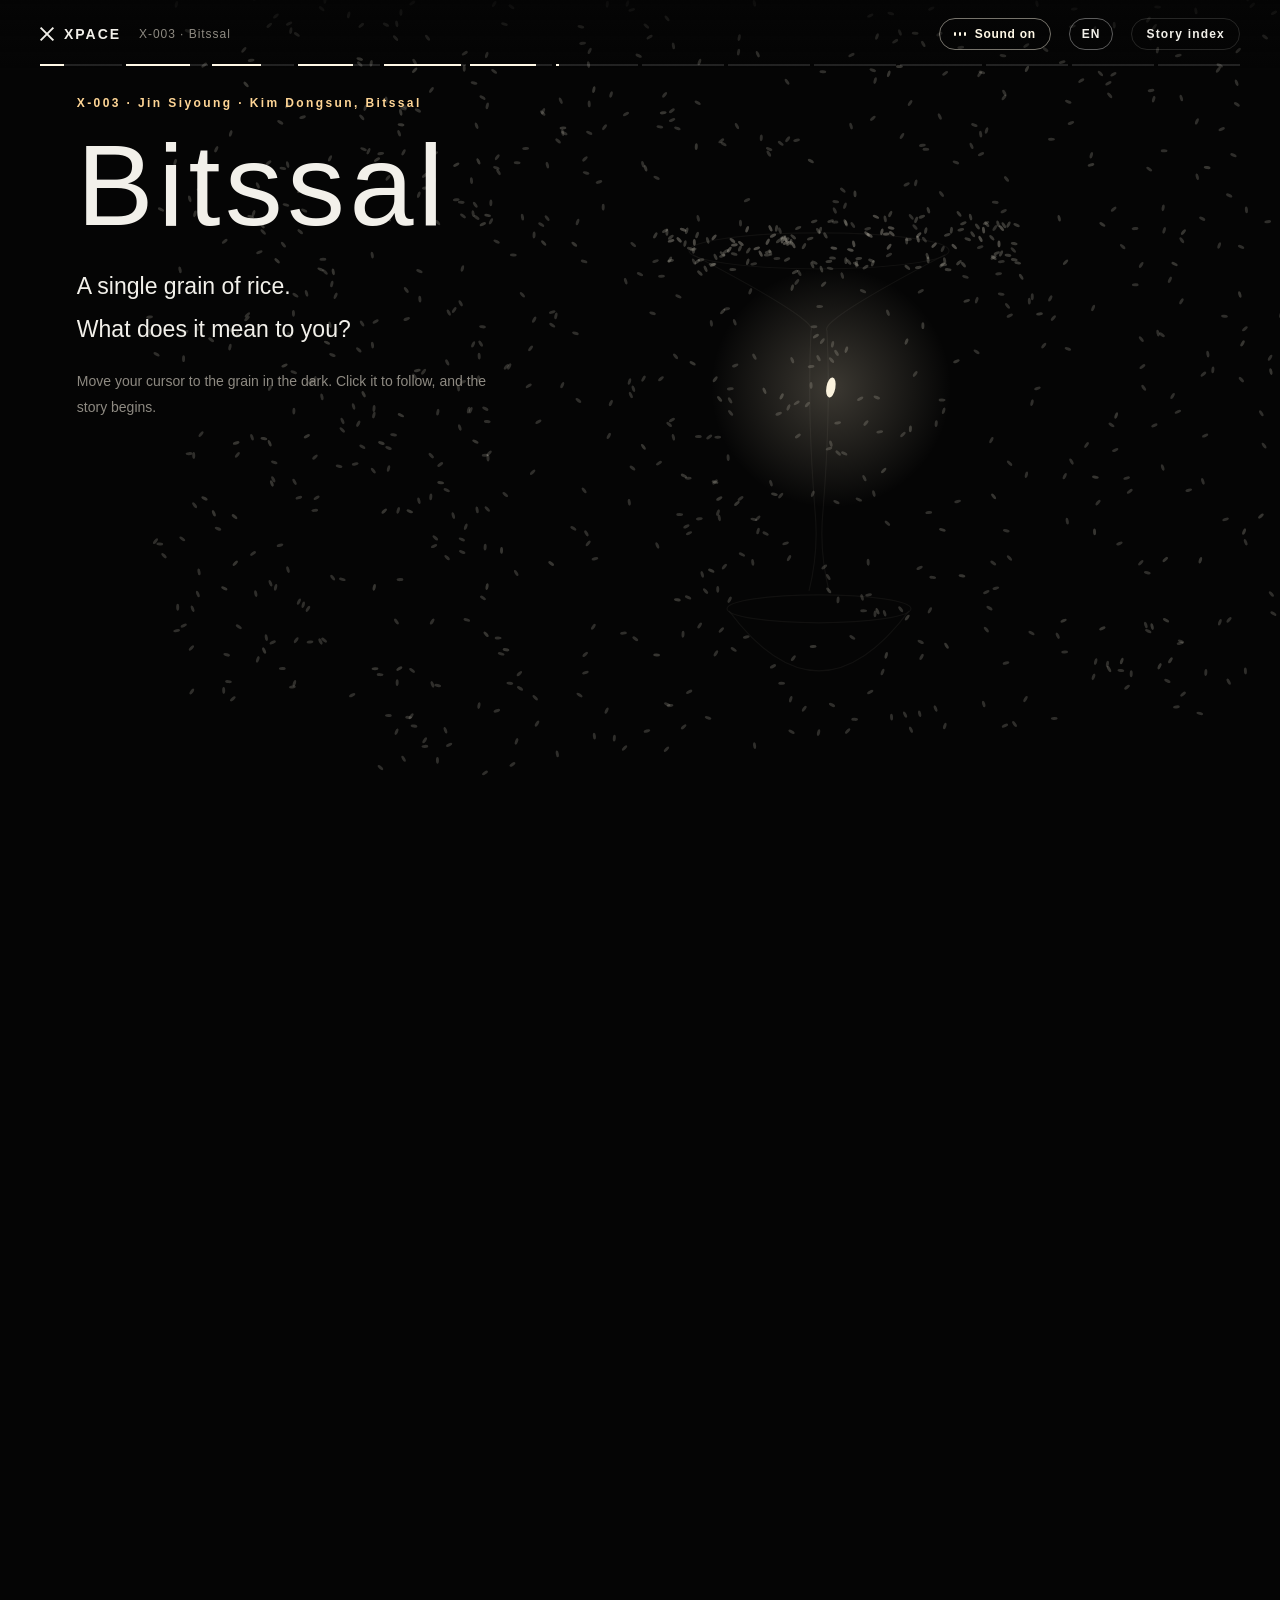
==== commit e26a2cd2: "Add files via upload" ====
--- a/bitssal.html
+++ b/bitssal.html
@@ -6,7 +6,7 @@
   <title>X-003 · 빛쌀 — 80년의 기억 | XPACE</title>
   <meta name="description" content="한 톨의 쌀을 따라 1946년 대구10월사건과 1950년 경산 코발트광산 사건을 걷는 인터랙티브 전시. 진시영 · 김동선 《빛쌀》." />
   <link rel="stylesheet" href="https://cdn.jsdelivr.net/gh/orioncactus/pretendard@v1.3.9/dist/web/static/pretendard.min.css" />
-  <link rel="stylesheet" href="css/bitssal.css?v=5" />
+  <link rel="stylesheet" href="css/bitssal.css?v=6" />
 </head>
 <body>
   <header class="bs-top">
@@ -38,6 +38,6 @@
   <main id="story"></main>
 
   <div class="bs-loader"><span></span></div>
-  <script type="module" src="js/bitssal.js?v=7"></script>
+  <script type="module" src="js/bitssal.js?v=8"></script>
 </body>
 </html>
--- a/css/bitssal.css
+++ b/css/bitssal.css
@@ -225,3 +225,37 @@
 html[data-lang="zh"] body { font-family: 'Noto Sans SC', 'PingFang SC', 'Microsoft YaHei', sans-serif; }
 html[data-lang="ja"] body { font-family: 'Noto Sans JP', 'Hiragino Sans', 'Yu Gothic', sans-serif; }
 html[data-lang="en"] .card p, html[data-lang="en"] p { word-break: normal; }
+
+/* ---------- 모바일 최적화 ---------- */
+#stage { -webkit-touch-callout: none; -webkit-user-select: none; user-select: none; }
+body[data-scene="hunger"], body[data-scene="erased"], body[data-scene="mine"] { -webkit-user-select: none; user-select: none; -webkit-touch-callout: none; }
+@media (max-width: 820px) {
+  .bs-top { gap: 8px; padding: 12px 14px; padding-top: max(12px, env(safe-area-inset-top)); }
+  .bs-logo { font-size: 13px; letter-spacing: .12em; }
+  .bs-snd { margin-left: auto; padding: 7px 10px; }
+  .bs-snd span { display: none; }
+  .bs-menu-btn { margin-left: 0; padding: 7px 11px; font-size: 11px; letter-spacing: .04em; white-space: nowrap; }
+  .lang-sw .lang-btn { padding: 7px 10px; font-size: 11px; min-width: 0; }
+  .bs-progress { top: 52px; left: 14px; right: 14px; gap: 2px; }
+  .bs-menu { top: 64px; right: 14px; max-height: 70vh; overflow: auto; }
+  .card p { font-size: 15.5px; line-height: 1.75; }
+  .card h1 { font-size: 64px; }
+  .card h2 { font-size: 27px; }
+  .card h2.big { font-size: 38px; }
+  .rec { padding: 18px 18px; }
+  .rec p { font-size: 15px; }
+  .hud-clock b { font-size: 30px; } .hud-count b { font-size: 32px; } .hud-depth b { font-size: 34px; }
+  .hud-clock, .hud-count, .hud-depth { top: 66px; right: 14px; }
+  .hud-tip { max-width: calc(100vw - 28px); }
+  .lab { font-size: 11px; padding: 6px 10px; }
+  .act-btn { padding: 14px 22px; }
+  .ch-btns button { padding: 12px 16px; }
+  .car-view { aspect-ratio: 4 / 3; max-height: 46vh; }
+  .ph-btn img { max-height: 46vh; }
+  .arch-grid.ph6 { grid-template-columns: repeat(3, 1fr); }
+  .lb { padding: 56px 8px 16px; }
+  .lb-x { top: max(10px, env(safe-area-inset-top)); right: 10px; }
+  .bs-credits { padding: 80px 16px calc(40px + env(safe-area-inset-bottom)); }
+  .snd-gate .g-t { font-size: 26px; }
+}
+@media (max-width: 380px) { .bs-logo { font-size: 12px; } .bs-menu-btn { font-size: 10px; padding: 7px 9px; } }
